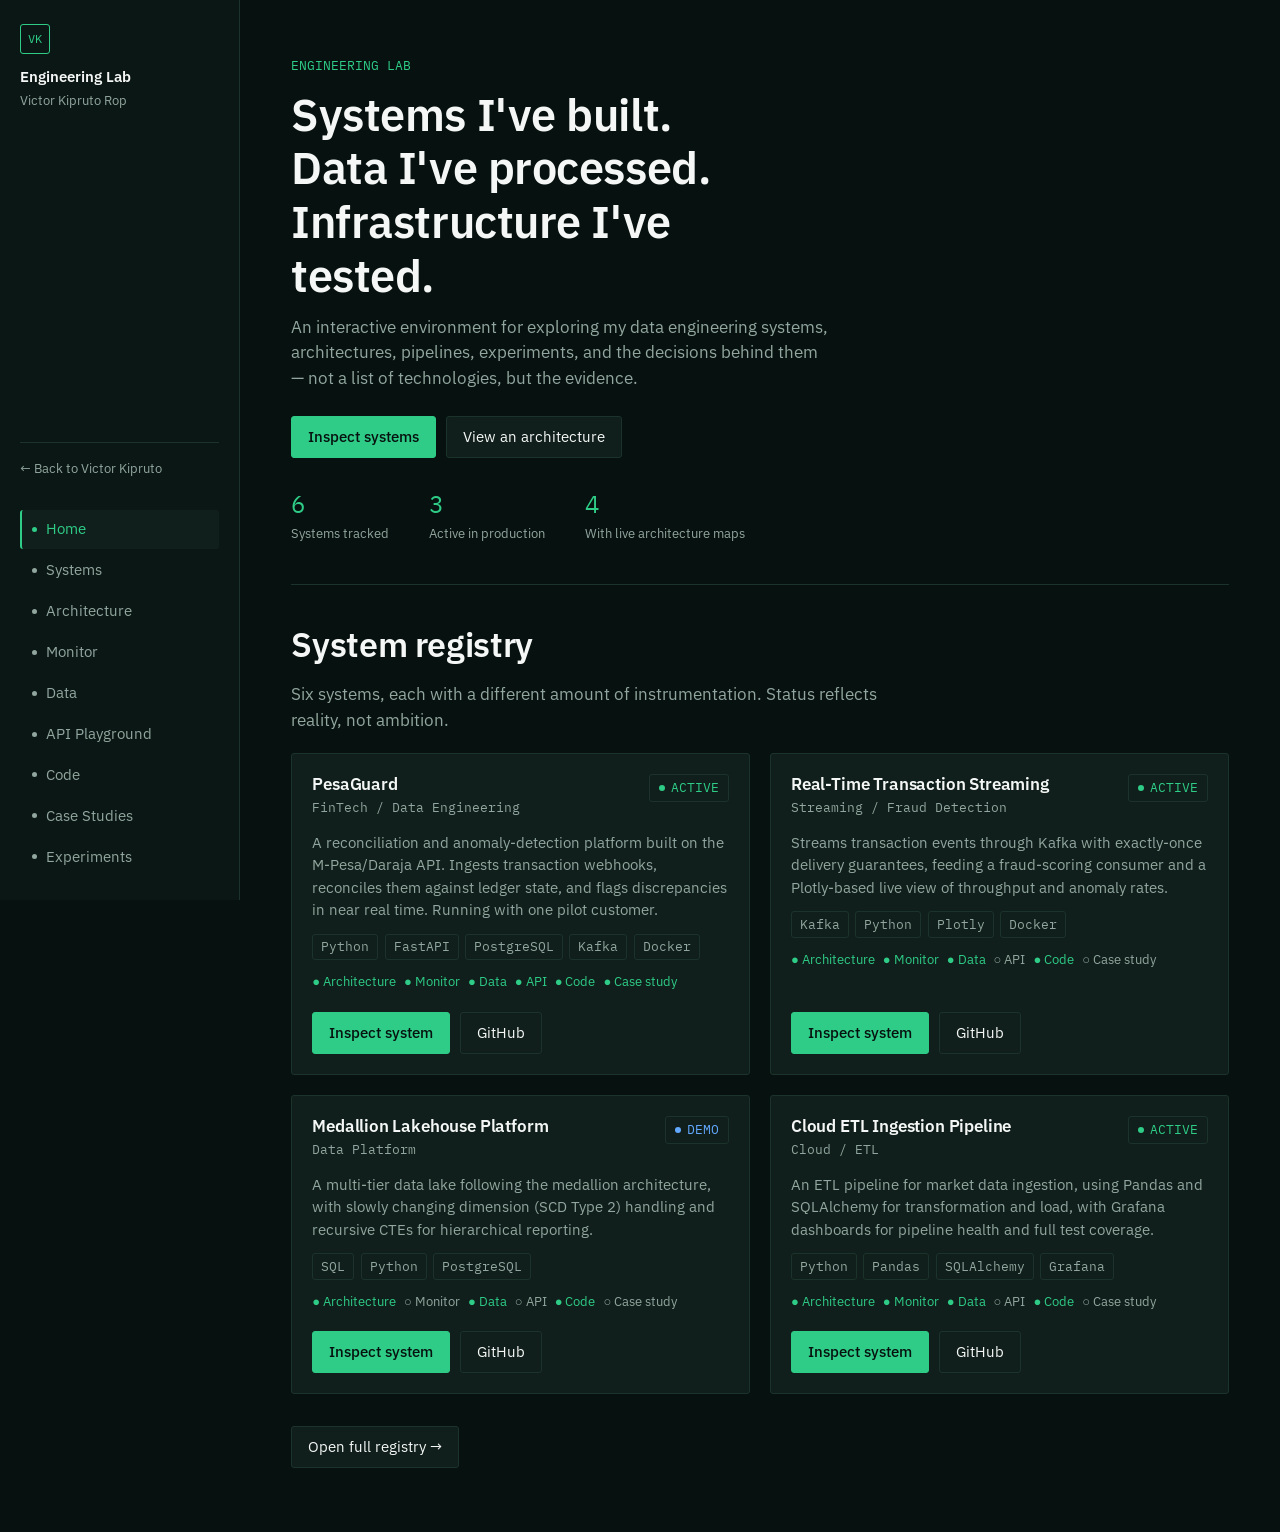
==== index.html @ 816f3edc "Initial commit: Engineering Lab static site" ====
<!DOCTYPE html>
<html lang="en">
<head>
<meta charset="UTF-8">
<meta name="viewport" content="width=device-width, initial-scale=1.0">
<title>Engineering Lab | Victor Kipruto Rop</title>
<meta name="description" content="An interactive environment for exploring Victor Kipruto Rop's data engineering systems, architectures, pipelines, experiments and engineering decisions.">
<link rel="canonical" href="https://lab.victorkipruto.com/">
<meta property="og:title" content="Engineering Lab | Victor Kipruto Rop">
<meta property="og:description" content="Systems I've built. Data I've processed. Infrastructure I've tested.">
<meta property="og:type" content="website">
<link rel="stylesheet" href="css/main.css">
<link rel="stylesheet" href="css/components.css">
<link rel="stylesheet" href="css/responsive.css">
</head>
<body data-nav="index.html">
<div class="rail-scrim"></div>
<div class="shell">
  <aside class="rail">
    <div class="rail-brand">
      <span class="mark" aria-hidden="true">VK</span>
      <span class="name">Engineering Lab</span>
      <span class="role">Victor Kipruto Rop</span>
    </div>
    <!-- nav injected by app.js -->
    <div class="rail-footer">
      <a href="https://www.victorkipruto.com">&larr; Back to Victor Kipruto</a>
    </div>
  </aside>

  <div>
    <div class="rail-toggle">
      <button type="button" aria-expanded="false" aria-controls="primary-rail" class="btn" style="padding:0.3rem 0.6rem;">☰</button>
      ENGINEERING LAB
    </div>

    <main id="main">
      <section class="hero">
        <span class="eyebrow">ENGINEERING LAB</span>
        <h1>Systems I've built. Data I've processed. Infrastructure I've tested.</h1>
        <p>An interactive environment for exploring my data engineering systems, architectures, pipelines, experiments, and the decisions behind them — not a list of technologies, but the evidence.</p>
        <div class="card-actions">
          <a class="btn primary" href="pages/systems.html">Inspect systems</a>
          <a class="btn" href="pages/architecture.html">View an architecture</a>
        </div>
        <div class="hero-stats" id="hero-stats" aria-label="Registry summary">
          <div class="stat"><span class="value">—</span><span class="label">Systems tracked</span></div>
          <div class="stat"><span class="value">—</span><span class="label">Active in production</span></div>
          <div class="stat"><span class="value">—</span><span class="label">With live architecture maps</span></div>
        </div>
      </section>

      <section aria-labelledby="registry-heading">
        <div class="page-header" style="border:none; margin-bottom:1.25rem; padding-bottom:0;">
          <h2 id="registry-heading">System registry</h2>
          <p>Six systems, each with a different amount of instrumentation. Status reflects reality, not ambition.</p>
        </div>
        <div id="system-grid" class="grid" aria-live="polite">
          <div class="empty-state">Loading systems…</div>
        </div>
        <div class="card-actions" style="margin-top:1.5rem;">
          <a class="btn" href="pages/systems.html">Open full registry →</a>
        </div>
      </section>
    </main>
  </div>
</div>

<script type="module" src="js/app.js"></script>
<script type="module">
import { loadJSON, renderEmptyState, escapeHTML } from './js/app.js';

const grid = document.getElementById('system-grid');
const statsEl = document.getElementById('hero-stats');

function statusClass(status) {
  return status.toLowerCase();
}

function systemCard(sys) {
  const features = [
    ['architecture', 'Architecture'],
    ['monitor', 'Monitor'],
    ['data', 'Data'],
    ['api', 'API'],
    ['code', 'Code'],
    ['caseStudy', 'Case study']
  ];
  return `
    <article class="card">
      <div class="card-head">
        <div>
          <h3>${escapeHTML(sys.name)}</h3>
          <span class="category">${escapeHTML(sys.category)}</span>
        </div>
        <span class="status-pill ${statusClass(sys.status)}">${escapeHTML(sys.status)}</span>
      </div>
      <p>${escapeHTML(sys.description)}</p>
      <div class="tag-row">
        ${sys.technologies.map(t => `<span class="tag">${escapeHTML(t)}</span>`).join('')}
      </div>
      <div class="feature-row">
        ${features.map(([key, label]) => `<span class="${sys.features[key] ? 'on' : ''}">${sys.features[key] ? '●' : '○'} ${label}</span>`).join('')}
      </div>
      <div class="card-actions">
        <a class="btn primary" href="pages/systems.html?system=${encodeURIComponent(sys.id)}">Inspect system</a>
        <a class="btn" href="${sys.github}" target="_blank" rel="noopener">GitHub</a>
      </div>
    </article>
  `;
}

(async () => {
  const result = await loadJSON('data/systems.json');
  if (!result.ok) {
    renderEmptyState(grid, `Unable to load system registry (${result.error}).`);
    return;
  }
  const systems = result.data.systems;
  grid.innerHTML = systems.slice(0, 4).map(systemCard).join('');

  const active = systems.filter(s => s.status === 'ACTIVE').length;
  const withArch = systems.filter(s => s.features.architecture).length;
  const stats = statsEl.querySelectorAll('.stat .value');
  stats[0].textContent = systems.length;
  stats[1].textContent = active;
  stats[2].textContent = withArch;
})();
</script>
</body>
</html>
---- css/main.css ----
/* ============================================================
   ENGINEERING LAB — DESIGN SYSTEM
   ============================================================ */

@import url('https://fonts.googleapis.com/css2?family=IBM+Plex+Sans:wght@400;500;600&family=IBM+Plex+Mono:wght@400;500;600&display=swap');

:root {
  /* Color */
  --bg: #07110F;
  --bg-2: #0B1714;
  --surface: #101F1B;
  --border: #1C332C;
  --text: #F4F7F5;
  --text-2: #91A69E;
  --accent: #2ECC87;
  --accent-dim: #1C7A50;
  --warning: #F2B84B;
  --error: #EF6461;
  --info: #62A8FF;

  /* Type */
  --font-body: 'IBM Plex Sans', -apple-system, sans-serif;
  --font-mono: 'IBM Plex Mono', ui-monospace, monospace;

  --fs-00: clamp(0.75rem, 0.72rem + 0.15vw, 0.8125rem);
  --fs-0: clamp(0.875rem, 0.85rem + 0.15vw, 0.9375rem);
  --fs-1: clamp(1rem, 0.96rem + 0.2vw, 1.0625rem);
  --fs-2: clamp(1.25rem, 1.15rem + 0.5vw, 1.5rem);
  --fs-3: clamp(1.6rem, 1.4rem + 1vw, 2.1rem);
  --fs-4: clamp(2rem, 1.7rem + 1.5vw, 2.8rem);

  /* Layout */
  --rail-w: 240px;
  --radius: 3px;
  --gap: 1.25rem;
  --transition: 140ms ease;
}

@media (prefers-reduced-motion: reduce) {
  * { animation-duration: 0.001ms !important; transition-duration: 0.001ms !important; }
}

* { box-sizing: border-box; }

html { color-scheme: dark; }

body {
  margin: 0;
  background: var(--bg);
  color: var(--text);
  font-family: var(--font-body);
  font-size: var(--fs-1);
  line-height: 1.5;
  -webkit-font-smoothing: antialiased;
}

img { max-width: 100%; display: block; }

a { color: inherit; text-decoration: none; }

code, pre, .mono, .metric, .tag, .status-pill, kbd {
  font-family: var(--font-mono);
}

::selection { background: var(--accent-dim); color: var(--text); }

:focus-visible {
  outline: 2px solid var(--accent);
  outline-offset: 2px;
}

.sr-only {
  position: absolute;
  width: 1px; height: 1px;
  overflow: hidden;
  clip: rect(0 0 0 0);
  white-space: nowrap;
}

h1, h2, h3, h4 {
  margin: 0 0 0.5em 0;
  font-weight: 600;
  line-height: 1.2;
  letter-spacing: -0.01em;
}

h1 { font-size: var(--fs-4); }
h2 { font-size: var(--fs-3); }
h3 { font-size: var(--fs-2); }

p { margin: 0 0 1em 0; color: var(--text-2); max-width: 62ch; }

/* ---------- App shell: left rail + content ---------- */

.shell {
  display: grid;
  grid-template-columns: var(--rail-w) 1fr;
  min-height: 100vh;
}

.rail {
  border-right: 1px solid var(--border);
  background: var(--bg-2);
  padding: 1.5rem 1.25rem;
  position: sticky;
  top: 0;
  height: 100vh;
  overflow-y: auto;
  display: flex;
  flex-direction: column;
  gap: 2rem;
}

.rail-brand {
  display: flex;
  flex-direction: column;
  gap: 0.15rem;
}

.rail-brand .mark {
  width: 30px; height: 30px;
  border: 1px solid var(--accent);
  border-radius: var(--radius);
  display: grid;
  place-items: center;
  color: var(--accent);
  font-family: var(--font-mono);
  font-size: 0.75rem;
  margin-bottom: 0.6rem;
}

.rail-brand .name {
  font-size: var(--fs-0);
  font-weight: 600;
}

.rail-brand .role {
  font-size: var(--fs-00);
  color: var(--text-2);
}

.rail nav {
  display: flex;
  flex-direction: column;
  gap: 0.15rem;
}

.rail nav a {
  display: flex;
  align-items: center;
  gap: 0.6rem;
  padding: 0.5rem 0.6rem;
  border-radius: var(--radius);
  color: var(--text-2);
  font-size: var(--fs-0);
  border-left: 2px solid transparent;
  transition: color var(--transition), background var(--transition), border-color var(--transition);
}

.rail nav a:hover { color: var(--text); background: var(--surface); }

.rail nav a.active {
  color: var(--accent);
  border-left-color: var(--accent);
  background: var(--surface);
}

.rail nav a .dot {
  width: 5px; height: 5px;
  border-radius: 50%;
  background: currentColor;
  flex-shrink: 0;
}

.rail-footer {
  margin-top: auto;
  padding-top: 1rem;
  border-top: 1px solid var(--border);
  font-size: var(--fs-00);
  color: var(--text-2);
}

.rail-footer a {
  display: inline-flex;
  align-items: center;
  gap: 0.35rem;
  color: var(--text-2);
}

.rail-footer a:hover { color: var(--accent); }

.rail-toggle {
  display: none;
}

main {
  min-width: 0;
  padding: 2.5rem clamp(1.25rem, 4vw, 3.5rem) 4rem;
}

.page-header {
  margin-bottom: 2rem;
  padding-bottom: 1.5rem;
  border-bottom: 1px solid var(--border);
}

.page-header .eyebrow {
  color: var(--accent);
  font-family: var(--font-mono);
  font-size: var(--fs-00);
}

.page-header p { max-width: 60ch; }

/* ---------- Utility ---------- */

.status-pill {
  display: inline-flex;
  align-items: center;
  gap: 0.4rem;
  padding: 0.2rem 0.55rem;
  border-radius: var(--radius);
  font-size: var(--fs-00);
  border: 1px solid var(--border);
  background: var(--surface);
}

.status-pill::before {
  content: '';
  width: 6px; height: 6px;
  border-radius: 50%;
  background: currentColor;
}

.status-pill.active, .status-pill.operational { color: var(--accent); }
.status-pill.demo { color: var(--info); }
.status-pill.experimental { color: var(--warning); }
.status-pill.archived, .status-pill.degraded { color: var(--text-2); }
.status-pill.error, .status-pill.down { color: var(--error); }

.btn {
  display: inline-flex;
  align-items: center;
  gap: 0.5rem;
  padding: 0.55rem 1rem;
  border-radius: var(--radius);
  border: 1px solid var(--border);
  background: var(--surface);
  color: var(--text);
  font-size: var(--fs-0);
  cursor: pointer;
  font-family: var(--font-body);
  transition: border-color var(--transition), color var(--transition);
}

.btn:hover { border-color: var(--accent); color: var(--accent); }

.btn.primary {
  background: var(--accent);
  border-color: var(--accent);
  color: var(--bg);
  font-weight: 500;
}

.btn.primary:hover { background: #34d894; color: var(--bg); }

.btn:disabled { opacity: 0.5; cursor: not-allowed; }

.field {
  display: flex;
  flex-direction: column;
  gap: 0.35rem;
}

.field label {
  font-size: var(--fs-00);
  color: var(--text-2);
}

.field input, .field select, .field textarea {
  background: var(--bg-2);
  border: 1px solid var(--border);
  border-radius: var(--radius);
  color: var(--text);
  padding: 0.55rem 0.7rem;
  font-family: var(--font-body);
  font-size: var(--fs-0);
}

.field textarea { font-family: var(--font-mono); resize: vertical; }

.field input:focus, .field select:focus, .field textarea:focus {
  border-color: var(--accent);
}

.callout {
  border: 1px solid var(--border);
  border-left: 3px solid var(--info);
  background: var(--surface);
  padding: 0.75rem 1rem;
  border-radius: var(--radius);
  font-size: var(--fs-00);
  color: var(--text-2);
}

.callout.warning { border-left-color: var(--warning); }
.callout.error { border-left-color: var(--error); }

.empty-state {
  border: 1px dashed var(--border);
  border-radius: var(--radius);
  padding: 2rem;
  text-align: center;
  color: var(--text-2);
  font-size: var(--fs-0);
}

/* ---------- Mobile ---------- */

@media (max-width: 880px) {
  .shell { grid-template-columns: 1fr; }

  .rail {
    position: fixed;
    inset: 0 30% 0 0;
    z-index: 50;
    transform: translateX(-100%);
    transition: transform var(--transition);
    box-shadow: 2px 0 24px rgba(0,0,0,0.5);
  }

  .rail.open { transform: translateX(0); }

  .rail-toggle {
    display: flex;
    align-items: center;
    gap: 0.5rem;
    position: sticky;
    top: 0;
    z-index: 40;
    background: var(--bg-2);
    border-bottom: 1px solid var(--border);
    padding: 1rem clamp(1.25rem, 4vw, 3.5rem);
    color: var(--text);
    font-family: var(--font-mono);
    font-size: var(--fs-00);
  }

  .rail-scrim {
    display: none;
    position: fixed;
    inset: 0;
    background: rgba(0,0,0,0.5);
    z-index: 45;
  }

  .rail-scrim.open { display: block; }

  main { padding: 1.5rem 1.25rem 3rem; }
}
---- css/components.css ----
/* ============================================================
   COMPONENTS
   ============================================================ */

/* ---------- Hero ---------- */

.hero {
  padding: 1rem 0 2.5rem;
  border-bottom: 1px solid var(--border);
  margin-bottom: 2.5rem;
}

.hero .eyebrow {
  color: var(--accent);
  font-family: var(--font-mono);
  font-size: var(--fs-00);
  margin-bottom: 0.75rem;
  display: block;
}

.hero h1 {
  max-width: 16ch;
  margin-bottom: 0.75rem;
}

.hero p { font-size: var(--fs-1); max-width: 54ch; }

.hero-stats {
  display: flex;
  gap: 2.5rem;
  margin-top: 1.75rem;
  flex-wrap: wrap;
}

.hero-stats .stat {
  display: flex;
  flex-direction: column;
  gap: 0.15rem;
}

.hero-stats .stat .value {
  font-family: var(--font-mono);
  font-size: var(--fs-2);
  color: var(--accent);
}

.hero-stats .stat .label {
  font-size: var(--fs-00);
  color: var(--text-2);
}

/* ---------- Grid of cards ---------- */

.grid {
  display: grid;
  grid-template-columns: repeat(auto-fill, minmax(300px, 1fr));
  gap: var(--gap);
}

.card {
  border: 1px solid var(--border);
  background: var(--surface);
  border-radius: var(--radius);
  padding: 1.25rem;
  display: flex;
  flex-direction: column;
  gap: 0.75rem;
}

.card-head {
  display: flex;
  justify-content: space-between;
  align-items: flex-start;
  gap: 0.75rem;
}

.card-head h3 { font-size: var(--fs-1); margin: 0; }

.card .category {
  font-family: var(--font-mono);
  font-size: var(--fs-00);
  color: var(--text-2);
}

.card p { font-size: var(--fs-0); margin: 0; }

.tag-row {
  display: flex;
  flex-wrap: wrap;
  gap: 0.4rem;
}

.tag {
  font-size: var(--fs-00);
  padding: 0.15rem 0.5rem;
  border: 1px solid var(--border);
  border-radius: var(--radius);
  color: var(--text-2);
}

.feature-row {
  display: flex;
  gap: 0.5rem;
  flex-wrap: wrap;
  font-size: var(--fs-00);
  color: var(--text-2);
}

.feature-row span.on { color: var(--accent); }

.card-actions {
  display: flex;
  gap: 0.6rem;
  margin-top: auto;
  padding-top: 0.5rem;
}

/* ---------- Filters bar ---------- */

.filters {
  display: flex;
  gap: 0.75rem;
  flex-wrap: wrap;
  margin-bottom: 1.5rem;
  align-items: flex-end;
}

.filters .field { min-width: 160px; }
.filters .field.search { flex: 1; min-width: 220px; }

.result-count {
  font-family: var(--font-mono);
  font-size: var(--fs-00);
  color: var(--text-2);
  margin-bottom: 1rem;
}

/* ---------- Metrics grid ---------- */

.metric-grid {
  display: grid;
  grid-template-columns: repeat(auto-fill, minmax(180px, 1fr));
  gap: 1px;
  background: var(--border);
  border: 1px solid var(--border);
  border-radius: var(--radius);
  overflow: hidden;
  margin-bottom: 2rem;
}

.metric-cell {
  background: var(--surface);
  padding: 1rem 1.1rem;
  display: flex;
  flex-direction: column;
  gap: 0.3rem;
}

.metric-cell .label {
  font-size: var(--fs-00);
  color: var(--text-2);
}

.metric-cell .value {
  font-family: var(--font-mono);
  font-size: var(--fs-2);
}

.metric-cell .value.warn { color: var(--warning); }
.metric-cell .value.err { color: var(--error); }
.metric-cell .value.ok { color: var(--accent); }

/* ---------- Table ---------- */

.table-wrap {
  border: 1px solid var(--border);
  border-radius: var(--radius);
  overflow-x: auto;
}

table {
  border-collapse: collapse;
  width: 100%;
  font-size: var(--fs-0);
  min-width: 640px;
}

thead th {
  text-align: left;
  padding: 0.65rem 0.9rem;
  background: var(--bg-2);
  border-bottom: 1px solid var(--border);
  font-family: var(--font-mono);
  font-size: var(--fs-00);
  color: var(--text-2);
  white-space: nowrap;
  cursor: pointer;
  user-select: none;
}

thead th:hover { color: var(--text); }

tbody td {
  padding: 0.6rem 0.9rem;
  border-bottom: 1px solid var(--border);
  font-family: var(--font-mono);
  font-size: var(--fs-00);
}

tbody tr:last-child td { border-bottom: none; }

tbody tr:hover { background: var(--surface); cursor: pointer; }

.pagination {
  display: flex;
  justify-content: space-between;
  align-items: center;
  margin-top: 1rem;
  font-family: var(--font-mono);
  font-size: var(--fs-00);
  color: var(--text-2);
}

.pagination .controls { display: flex; gap: 0.5rem; }

/* ---------- Tabs ---------- */

.tabs {
  display: flex;
  gap: 0.25rem;
  border-bottom: 1px solid var(--border);
  margin-bottom: 1.25rem;
  flex-wrap: wrap;
}

.tabs button {
  background: none;
  border: none;
  border-bottom: 2px solid transparent;
  color: var(--text-2);
  padding: 0.6rem 0.2rem;
  margin-right: 1.25rem;
  font-family: var(--font-body);
  font-size: var(--fs-0);
  cursor: pointer;
}

.tabs button:hover { color: var(--text); }

.tabs button.active {
  color: var(--accent);
  border-bottom-color: var(--accent);
}

/* ---------- Code block ---------- */

.code-block {
  border: 1px solid var(--border);
  border-radius: var(--radius);
  background: #0A1613;
  overflow: hidden;
}

.code-block .code-head {
  display: flex;
  justify-content: space-between;
  align-items: center;
  padding: 0.6rem 0.9rem;
  border-bottom: 1px solid var(--border);
  font-family: var(--font-mono);
  font-size: var(--fs-00);
  color: var(--text-2);
}

.code-block pre {
  margin: 0;
  padding: 1rem 1.1rem;
  overflow-x: auto;
  font-size: var(--fs-00);
  line-height: 1.6;
  counter-reset: line;
}

.code-block code { color: var(--text); }

.code-line {
  display: block;
  counter-increment: line;
}

.code-line::before {
  content: counter(line);
  display: inline-block;
  width: 2.2em;
  color: var(--text-2);
  opacity: 0.5;
  user-select: none;
  text-align: right;
  margin-right: 1em;
}

.tok-kw { color: var(--info); }
.tok-str { color: var(--accent); }
.tok-com { color: var(--text-2); font-style: italic; }
.tok-fn { color: var(--warning); }
.tok-num { color: #C792EA; }

/* ---------- Dialog / modal ---------- */

dialog.panel {
  border: 1px solid var(--border);
  border-radius: var(--radius);
  background: var(--surface);
  color: var(--text);
  padding: 0;
  width: min(560px, 92vw);
  max-height: 85vh;
}

dialog.panel::backdrop { background: rgba(3, 9, 8, 0.7); }

dialog.panel .panel-head {
  display: flex;
  justify-content: space-between;
  align-items: center;
  padding: 1rem 1.25rem;
  border-bottom: 1px solid var(--border);
}

dialog.panel .panel-body {
  padding: 1.25rem;
  overflow-y: auto;
  max-height: calc(85vh - 60px);
}

dialog.panel .panel-body dt {
  font-family: var(--font-mono);
  font-size: var(--fs-00);
  color: var(--text-2);
  margin-top: 0.9rem;
}

dialog.panel .panel-body dd {
  margin: 0.2rem 0 0;
  font-size: var(--fs-0);
}

.close-btn {
  background: none;
  border: none;
  color: var(--text-2);
  cursor: pointer;
  font-size: 1.1rem;
  line-height: 1;
  padding: 0.25rem;
}

.close-btn:hover { color: var(--text); }

/* ---------- Timeline / sequence ---------- */

.sequence {
  display: flex;
  flex-direction: column;
}

.sequence .step {
  display: grid;
  grid-template-columns: 2.5rem 1fr;
  gap: 1rem;
  padding-bottom: 2rem;
  position: relative;
}

.sequence .step:not(:last-child)::before {
  content: '';
  position: absolute;
  left: 1.15rem;
  top: 2rem;
  bottom: 0;
  width: 1px;
  background: var(--border);
}

.sequence .step .num {
  font-family: var(--font-mono);
  color: var(--accent);
  font-size: var(--fs-00);
}

.sequence .step h3 { margin-bottom: 0.4rem; }
---- css/responsive.css ----
@media (max-width: 600px) {
  .hero-stats { gap: 1.5rem; }
  .grid { grid-template-columns: 1fr; }
  .metric-grid { grid-template-columns: repeat(2, 1fr); }
  table { min-width: 100%; }
  thead { display: none; }
  tbody tr {
    display: grid;
    grid-template-columns: 1fr 1fr;
    padding: 0.6rem 0.9rem;
    border-bottom: 1px solid var(--border);
  }
  tbody td {
    border: none;
    padding: 0.2rem 0;
  }
  tbody td::before {
    content: attr(data-label);
    display: block;
    color: var(--text-2);
    font-size: 0.65rem;
  }
}

@container (max-width: 400px) {
  .card { padding: 1rem; }
}
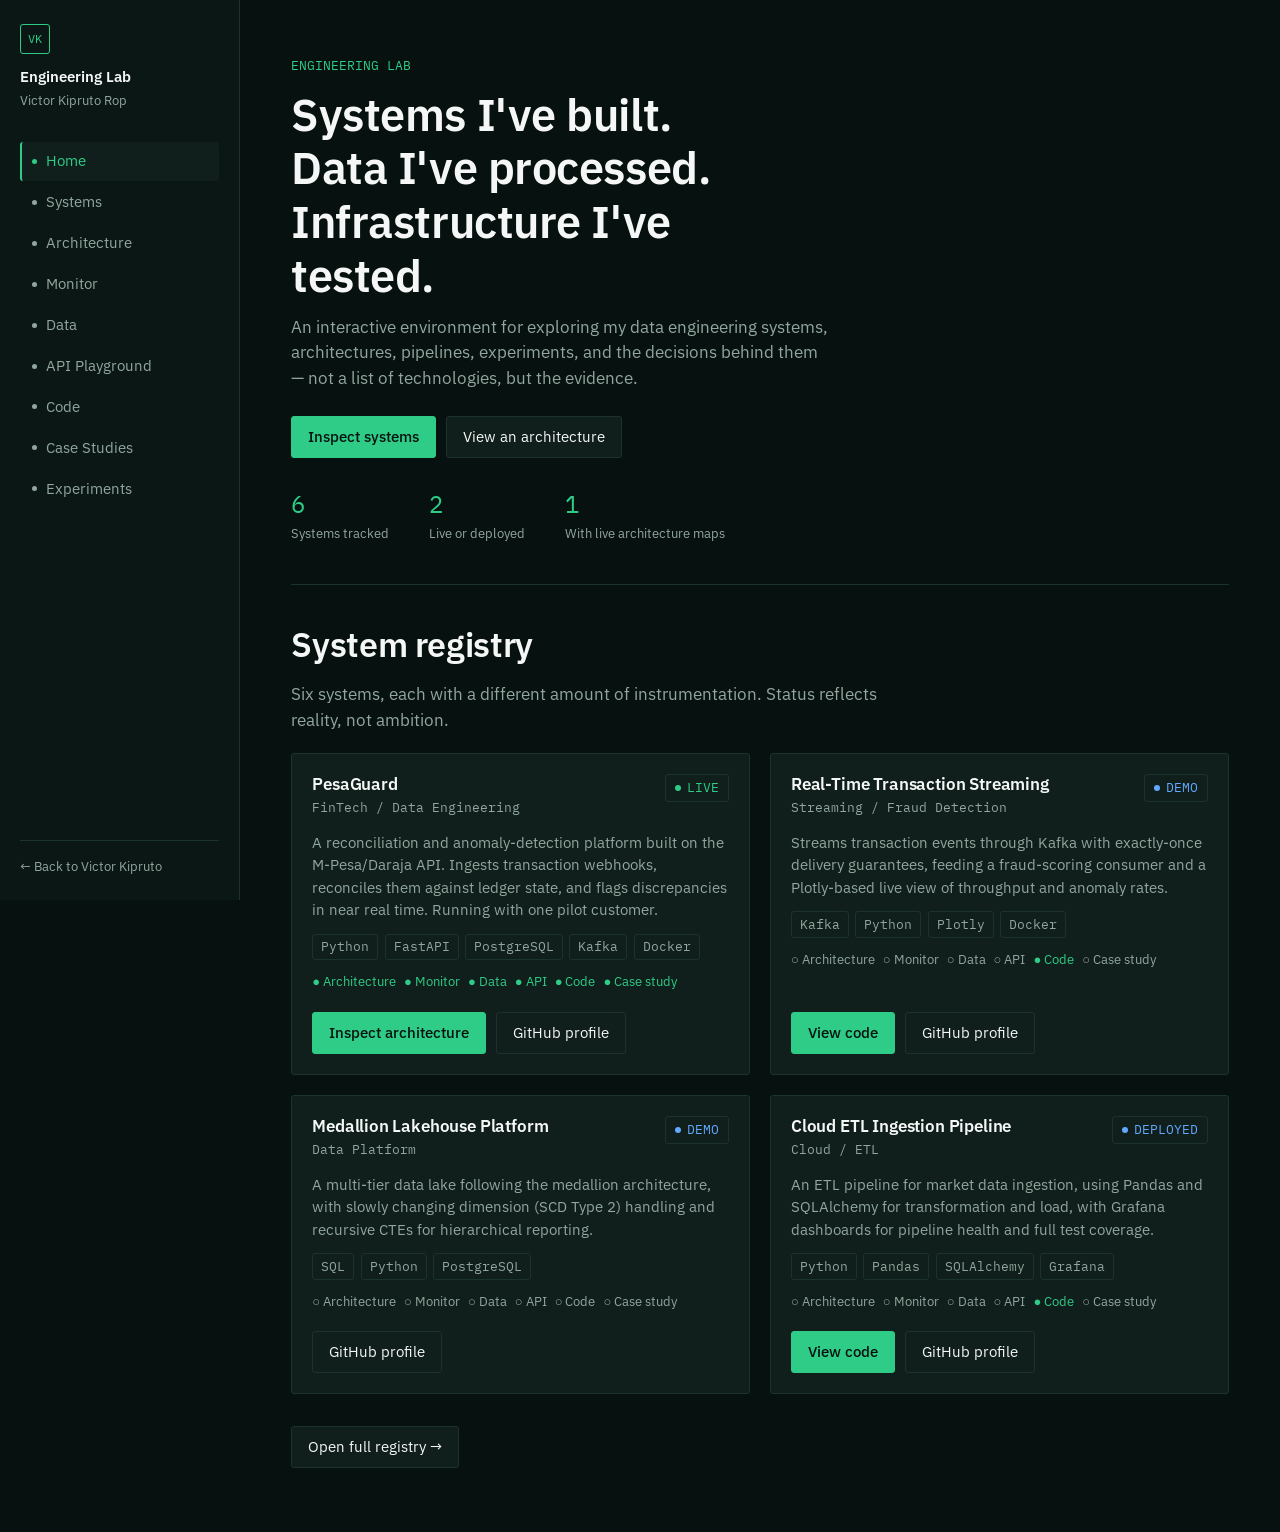
==== commit bb656b5f: "Fix architecture/feature-flag evidence-integrity bugs - Stop silently substituting a different syste" ====
--- a/index.html
+++ b/index.html
@@ -16,23 +16,10 @@
 <body data-nav="index.html">
 <div class="rail-scrim"></div>
 <div class="shell">
-  <aside class="rail">
-    <div class="rail-brand">
-      <span class="mark" aria-hidden="true">VK</span>
-      <span class="name">Engineering Lab</span>
-      <span class="role">Victor Kipruto Rop</span>
-    </div>
-    <!-- nav injected by app.js -->
-    <div class="rail-footer">
-      <a href="https://www.victorkipruto.com">&larr; Back to Victor Kipruto</a>
-    </div>
-  </aside>
+  <aside class="rail" id="rail"></aside>
 
   <div>
-    <div class="rail-toggle">
-      <button type="button" aria-expanded="false" aria-controls="primary-rail" class="btn" style="padding:0.3rem 0.6rem;">☰</button>
-      ENGINEERING LAB
-    </div>
+    <div class="rail-toggle" id="rail-toggle"></div>
 
     <main id="main">
       <section class="hero">
@@ -45,7 +32,7 @@
         </div>
         <div class="hero-stats" id="hero-stats" aria-label="Registry summary">
           <div class="stat"><span class="value">—</span><span class="label">Systems tracked</span></div>
-          <div class="stat"><span class="value">—</span><span class="label">Active in production</span></div>
+          <div class="stat"><span class="value">—</span><span class="label">Live or deployed</span></div>
           <div class="stat"><span class="value">—</span><span class="label">With live architecture maps</span></div>
         </div>
       </section>
@@ -68,47 +55,11 @@
 
 <script type="module" src="js/app.js"></script>
 <script type="module">
-import { loadJSON, renderEmptyState, escapeHTML } from './js/app.js';
+import { loadJSON, renderEmptyState } from './js/app.js';
+import { systemCard } from './js/components/system-card.js';
 
 const grid = document.getElementById('system-grid');
 const statsEl = document.getElementById('hero-stats');
-
-function statusClass(status) {
-  return status.toLowerCase();
-}
-
-function systemCard(sys) {
-  const features = [
-    ['architecture', 'Architecture'],
-    ['monitor', 'Monitor'],
-    ['data', 'Data'],
-    ['api', 'API'],
-    ['code', 'Code'],
-    ['caseStudy', 'Case study']
-  ];
-  return `
-    <article class="card">
-      <div class="card-head">
-        <div>
-          <h3>${escapeHTML(sys.name)}</h3>
-          <span class="category">${escapeHTML(sys.category)}</span>
-        </div>
-        <span class="status-pill ${statusClass(sys.status)}">${escapeHTML(sys.status)}</span>
-      </div>
-      <p>${escapeHTML(sys.description)}</p>
-      <div class="tag-row">
-        ${sys.technologies.map(t => `<span class="tag">${escapeHTML(t)}</span>`).join('')}
-      </div>
-      <div class="feature-row">
-        ${features.map(([key, label]) => `<span class="${sys.features[key] ? 'on' : ''}">${sys.features[key] ? '●' : '○'} ${label}</span>`).join('')}
-      </div>
-      <div class="card-actions">
-        <a class="btn primary" href="pages/systems.html?system=${encodeURIComponent(sys.id)}">Inspect system</a>
-        <a class="btn" href="${sys.github}" target="_blank" rel="noopener">GitHub</a>
-      </div>
-    </article>
-  `;
-}
 
 (async () => {
   const result = await loadJSON('data/systems.json');
@@ -117,13 +68,13 @@
     return;
   }
   const systems = result.data.systems;
-  grid.innerHTML = systems.slice(0, 4).map(systemCard).join('');
+  grid.innerHTML = systems.slice(0, 4).map(sys => systemCard(sys, 'pages/')).join('');
 
-  const active = systems.filter(s => s.status === 'ACTIVE').length;
+  const liveOrDeployed = systems.filter(s => s.status === 'LIVE' || s.status === 'DEPLOYED').length;
   const withArch = systems.filter(s => s.features.architecture).length;
   const stats = statsEl.querySelectorAll('.stat .value');
   stats[0].textContent = systems.length;
-  stats[1].textContent = active;
+  stats[1].textContent = liveOrDeployed;
   stats[2].textContent = withArch;
 })();
 </script>
--- a/css/main.css
+++ b/css/main.css
@@ -232,7 +232,9 @@
   background: currentColor;
 }
 
-.status-pill.active, .status-pill.operational { color: var(--accent); }
+.status-pill.live, .status-pill.operational { color: var(--accent); }
+.status-pill.deployed { color: var(--info); }
+.status-pill.benchmarked { color: var(--accent); }
 .status-pill.demo { color: var(--info); }
 .status-pill.experimental { color: var(--warning); }
 .status-pill.archived, .status-pill.degraded { color: var(--text-2); }
